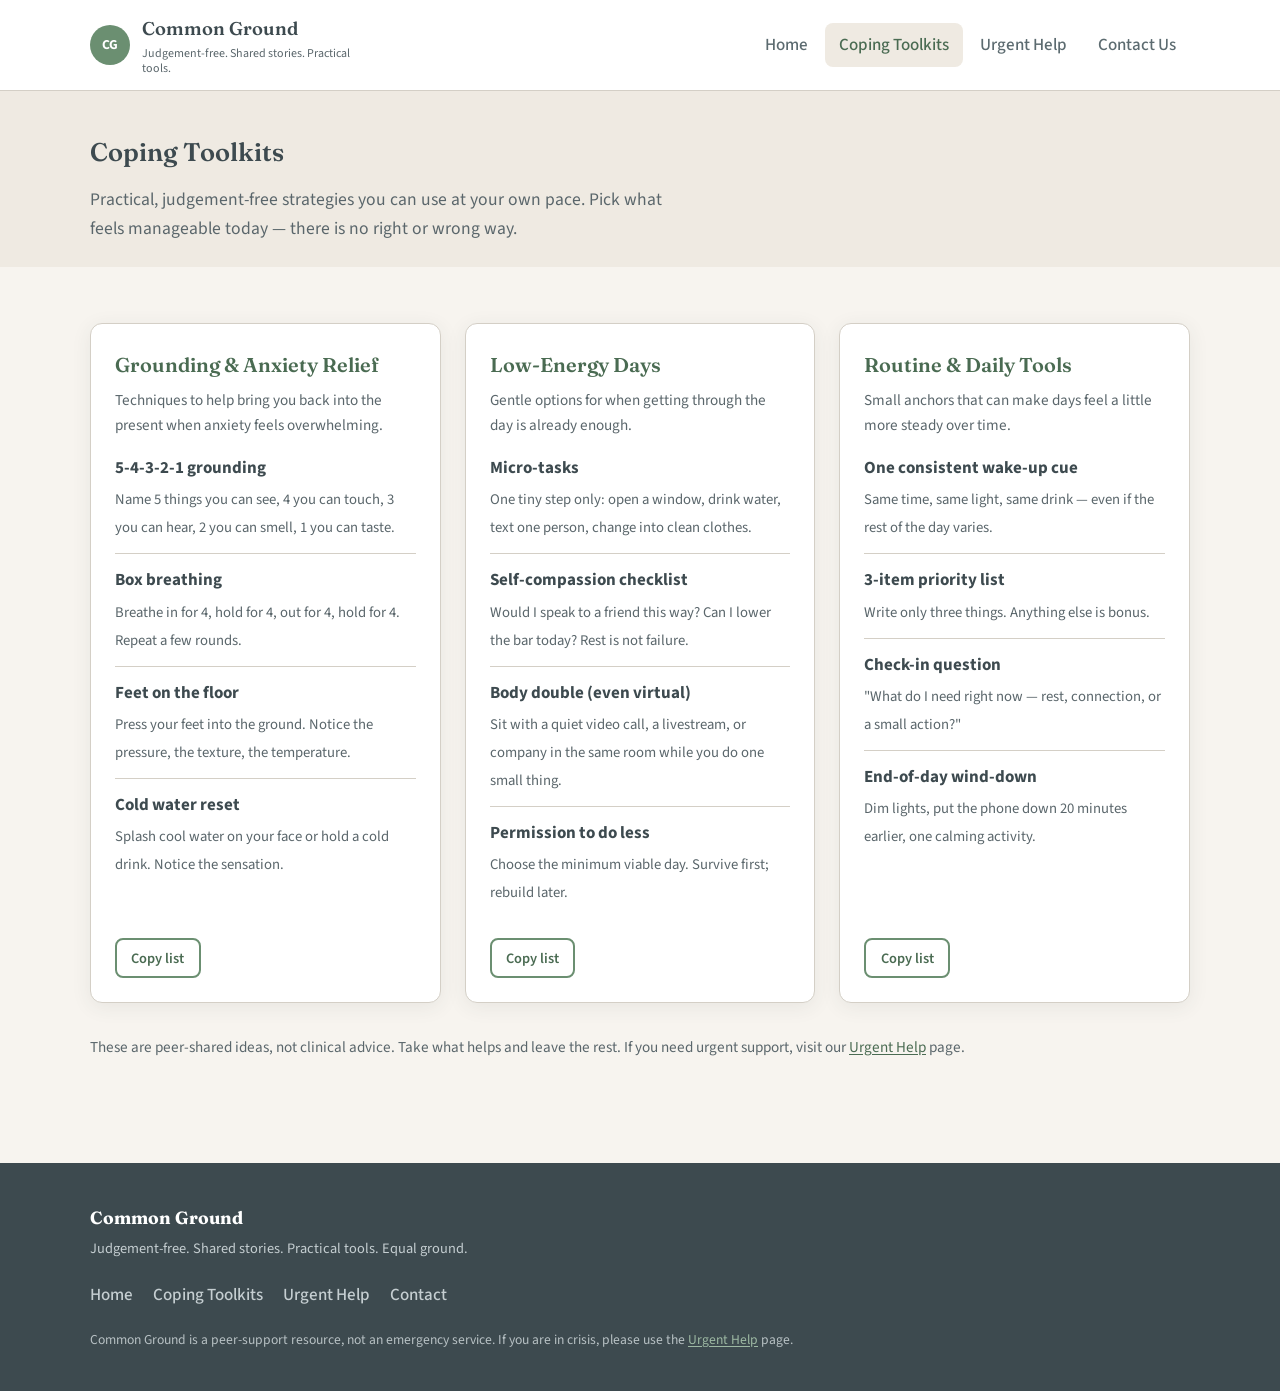
==== toolkits.html @ 45672673 "Initial Common Ground website: warm, accessible multi-page mental health platform" ====
<!DOCTYPE html>
<html lang="en-GB">
<head>
  <meta charset="UTF-8">
  <meta name="viewport" content="width=device-width, initial-scale=1.0">
  <meta name="description" content="Practical coping toolkits from Common Ground — grounding, anxiety relief, low-energy support, and daily tools.">
  <title>Coping Toolkits | Common Ground</title>
  <link rel="stylesheet" href="styles.css">
  <link rel="preconnect" href="https://fonts.googleapis.com">
  <link rel="preconnect" href="https://fonts.gstatic.com" crossorigin>
  <link href="https://fonts.googleapis.com/css2?family=Source+Sans+3:wght@400;500;600;700&family=Fraunces:opsz,wght@9..144,500;9..144,600&display=swap" rel="stylesheet">
</head>
<body>
  <a href="#main" class="skip-link">Skip to main content</a>

  <header class="site-header">
    <div class="container header-inner">
      <a href="index.html" class="logo" aria-label="Common Ground home">
        <span class="logo-mark" aria-hidden="true">CG</span>
        <span class="logo-text">
          <strong>Common Ground</strong>
          <span class="tagline">Judgement-free. Shared stories. Practical tools.</span>
        </span>
      </a>
      <button class="nav-toggle" aria-expanded="false" aria-controls="primary-nav" aria-label="Open menu">
        <span class="nav-toggle-bar"></span>
        <span class="nav-toggle-bar"></span>
        <span class="nav-toggle-bar"></span>
      </button>
      <nav id="primary-nav" class="primary-nav" aria-label="Main">
        <ul>
          <li><a href="index.html">Home</a></li>
          <li><a href="toolkits.html" aria-current="page">Coping Toolkits</a></li>
          <li><a href="urgent-help.html">Urgent Help</a></li>
          <li><a href="contact.html">Contact Us</a></li>
        </ul>
      </nav>
    </div>
  </header>

  <main id="main">
    <section class="page-hero">
      <div class="container">
        <h1>Coping Toolkits</h1>
        <p class="page-lead">Practical, judgement-free strategies you can use at your own pace. Pick what feels manageable today — there is no right or wrong way.</p>
      </div>
    </section>

    <section class="toolkits section">
      <div class="container">
        <div class="toolkit-grid">

          <article class="toolkit-card" id="grounding">
            <div class="toolkit-header">
              <h2>Grounding &amp; Anxiety Relief</h2>
              <p>Techniques to help bring you back into the present when anxiety feels overwhelming.</p>
            </div>
            <ul class="toolkit-list">
              <li>
                <strong>5-4-3-2-1 grounding</strong>
                <span>Name 5 things you can see, 4 you can touch, 3 you can hear, 2 you can smell, 1 you can taste.</span>
              </li>
              <li>
                <strong>Box breathing</strong>
                <span>Breathe in for 4, hold for 4, out for 4, hold for 4. Repeat a few rounds.</span>
              </li>
              <li>
                <strong>Feet on the floor</strong>
                <span>Press your feet into the ground. Notice the pressure, the texture, the temperature.</span>
              </li>
              <li>
                <strong>Cold water reset</strong>
                <span>Splash cool water on your face or hold a cold drink. Notice the sensation.</span>
              </li>
            </ul>
            <div class="toolkit-actions">
              <button type="button" class="btn btn-secondary btn-sm copy-list" data-list="grounding">Copy list</button>
            </div>
          </article>

          <article class="toolkit-card" id="low-energy">
            <div class="toolkit-header">
              <h2>Low-Energy Days</h2>
              <p>Gentle options for when getting through the day is already enough.</p>
            </div>
            <ul class="toolkit-list">
              <li>
                <strong>Micro-tasks</strong>
                <span>One tiny step only: open a window, drink water, text one person, change into clean clothes.</span>
              </li>
              <li>
                <strong>Self-compassion checklist</strong>
                <span>Would I speak to a friend this way? Can I lower the bar today? Rest is not failure.</span>
              </li>
              <li>
                <strong>Body double (even virtual)</strong>
                <span>Sit with a quiet video call, a livestream, or company in the same room while you do one small thing.</span>
              </li>
              <li>
                <strong>Permission to do less</strong>
                <span>Choose the minimum viable day. Survive first; rebuild later.</span>
              </li>
            </ul>
            <div class="toolkit-actions">
              <button type="button" class="btn btn-secondary btn-sm copy-list" data-list="low-energy">Copy list</button>
            </div>
          </article>

          <article class="toolkit-card" id="routine">
            <div class="toolkit-header">
              <h2>Routine &amp; Daily Tools</h2>
              <p>Small anchors that can make days feel a little more steady over time.</p>
            </div>
            <ul class="toolkit-list">
              <li>
                <strong>One consistent wake-up cue</strong>
                <span>Same time, same light, same drink — even if the rest of the day varies.</span>
              </li>
              <li>
                <strong>3-item priority list</strong>
                <span>Write only three things. Anything else is bonus.</span>
              </li>
              <li>
                <strong>Check-in question</strong>
                <span>"What do I need right now — rest, connection, or a small action?"</span>
              </li>
              <li>
                <strong>End-of-day wind-down</strong>
                <span>Dim lights, put the phone down 20 minutes earlier, one calming activity.</span>
              </li>
            </ul>
            <div class="toolkit-actions">
              <button type="button" class="btn btn-secondary btn-sm copy-list" data-list="routine">Copy list</button>
            </div>
          </article>

        </div>

        <p class="toolkit-note">These are peer-shared ideas, not clinical advice. Take what helps and leave the rest. If you need urgent support, visit our <a href="urgent-help.html">Urgent Help</a> page.</p>
      </div>
    </section>
  </main>

  <footer class="site-footer">
    <div class="container footer-inner">
      <div class="footer-brand">
        <strong>Common Ground</strong>
        <p>Judgement-free. Shared stories. Practical tools. Equal ground.</p>
      </div>
      <nav class="footer-nav" aria-label="Footer">
        <a href="index.html">Home</a>
        <a href="toolkits.html">Coping Toolkits</a>
        <a href="urgent-help.html">Urgent Help</a>
        <a href="contact.html">Contact</a>
      </nav>
      <p class="footer-note">Common Ground is a peer-support resource, not an emergency service. If you are in crisis, please use the <a href="urgent-help.html">Urgent Help</a> page.</p>
    </div>
  </footer>

  <script src="script.js"></script>
</body>
</html>
---- styles.css ----
/* Common Ground — warm, accessible, calming */
:root {
  --cream: #f7f4ef;
  --cream-dark: #efeae2;
  --sage: #6b8f71;
  --sage-dark: #4a6b52;
  --sage-light: #a8c5ad;
  --slate: #3d4a4f;
  --slate-soft: #5c6b70;
  --white: #ffffff;
  --text: #2c3539;
  --text-muted: #5a666b;
  --border: #d4cfc6;
  --focus: #2d6a4f;
  --radius: 12px;
  --radius-sm: 8px;
  --shadow: 0 4px 20px rgba(45, 58, 63, 0.08);
  --font-sans: "Source Sans 3", system-ui, -apple-system, sans-serif;
  --font-display: "Fraunces", Georgia, serif;
  --space: 1.25rem;
  --max: 1100px;
}

*, *::before, *::after { box-sizing: border-box; }

html {
  scroll-behavior: smooth;
}

body {
  margin: 0;
  font-family: var(--font-sans);
  font-size: 1.0625rem;
  line-height: 1.65;
  color: var(--text);
  background: var(--cream);
  -webkit-font-smoothing: antialiased;
}

img { max-width: 100%; height: auto; display: block; }

a {
  color: var(--sage-dark);
  text-underline-offset: 0.15em;
}
a:hover { color: var(--focus); }

:focus-visible {
  outline: 3px solid var(--focus);
  outline-offset: 3px;
}

.skip-link {
  position: absolute;
  top: -100%;
  left: var(--space);
  background: var(--slate);
  color: var(--white);
  padding: 0.75rem 1rem;
  z-index: 100;
  border-radius: var(--radius-sm);
  text-decoration: none;
}
.skip-link:focus { top: var(--space); }

.container {
  width: min(100% - 2rem, var(--max));
  margin-inline: auto;
}
.container.narrow { max-width: 560px; }

/* Header */
.site-header {
  background: var(--white);
  border-bottom: 1px solid var(--border);
  position: sticky;
  top: 0;
  z-index: 50;
}
.header-inner {
  display: flex;
  align-items: center;
  justify-content: space-between;
  gap: 1rem;
  padding: 0.85rem 0;
}
.logo {
  display: flex;
  align-items: center;
  gap: 0.75rem;
  text-decoration: none;
  color: inherit;
}
.logo-mark {
  width: 2.5rem;
  height: 2.5rem;
  border-radius: 50%;
  background: var(--sage);
  color: var(--white);
  display: grid;
  place-items: center;
  font-weight: 700;
  font-size: 0.85rem;
  letter-spacing: 0.02em;
  flex-shrink: 0;
}
.logo-text {
  display: flex;
  flex-direction: column;
  gap: 0.1rem;
}
.logo-text strong {
  font-family: var(--font-display);
  font-size: 1.15rem;
  font-weight: 600;
  color: var(--slate);
}
.tagline {
  font-size: 0.75rem;
  color: var(--text-muted);
  line-height: 1.3;
  max-width: 14rem;
}

.nav-toggle {
  display: none;
  background: none;
  border: none;
  padding: 0.5rem;
  cursor: pointer;
  flex-direction: column;
  gap: 5px;
}
.nav-toggle-bar {
  display: block;
  width: 22px;
  height: 2px;
  background: var(--slate);
  border-radius: 1px;
}

.primary-nav ul {
  list-style: none;
  margin: 0;
  padding: 0;
  display: flex;
  gap: 0.25rem;
}
.primary-nav a {
  display: block;
  padding: 0.5rem 0.85rem;
  text-decoration: none;
  color: var(--slate-soft);
  font-weight: 500;
  border-radius: var(--radius-sm);
}
.primary-nav a:hover,
.primary-nav a[aria-current="page"] {
  color: var(--sage-dark);
  background: var(--cream-dark);
}

/* Hero */
.hero {
  padding: 3.5rem 0 4rem;
  background: linear-gradient(165deg, var(--cream) 0%, var(--cream-dark) 100%);
}
.hero-inner { max-width: 40rem; }
.hero-eyebrow {
  font-size: 0.9rem;
  font-weight: 600;
  color: var(--sage-dark);
  text-transform: uppercase;
  letter-spacing: 0.06em;
  margin: 0 0 0.75rem;
}
.hero h1 {
  font-family: var(--font-display);
  font-size: clamp(2rem, 5vw, 2.85rem);
  font-weight: 600;
  line-height: 1.2;
  color: var(--slate);
  margin: 0 0 1rem;
}
.hero-lead {
  font-size: 1.15rem;
  color: var(--text-muted);
  margin: 0 0 1.75rem;
  max-width: 36rem;
}
.hero-actions {
  display: flex;
  flex-wrap: wrap;
  gap: 0.75rem;
}

/* Buttons */
.btn {
  display: inline-flex;
  align-items: center;
  justify-content: center;
  padding: 0.7rem 1.35rem;
  font-family: inherit;
  font-size: 1rem;
  font-weight: 600;
  border-radius: var(--radius-sm);
  border: 2px solid transparent;
  cursor: pointer;
  text-decoration: none;
  transition: background 0.15s, color 0.15s, border-color 0.15s;
}
.btn:disabled,
.btn[aria-disabled="true"] {
  opacity: 0.6;
  cursor: not-allowed;
}
.btn-primary {
  background: var(--sage);
  color: var(--white);
}
.btn-primary:hover:not(:disabled) {
  background: var(--sage-dark);
  color: var(--white);
}
.btn-secondary {
  background: transparent;
  color: var(--sage-dark);
  border-color: var(--sage);
}
.btn-secondary:hover:not(:disabled) {
  background: var(--sage-light);
  color: var(--slate);
}
.btn-sm { padding: 0.45rem 0.9rem; font-size: 0.9rem; }

/* Sections */
.section { padding: 3.5rem 0; }
.section h2,
.page-hero h1 {
  font-family: var(--font-display);
  font-weight: 600;
  color: var(--slate);
  margin: 0 0 0.75rem;
}
.section h2 { font-size: 1.75rem; }
.section-intro {
  color: var(--text-muted);
  margin: 0 0 1.5rem;
  max-width: 36rem;
}

.page-hero {
  padding: 2.5rem 0 1.5rem;
  background: var(--cream-dark);
}
.page-lead {
  font-size: 1.1rem;
  color: var(--text-muted);
  margin: 0;
  max-width: 36rem;
}

/* About */
.about-grid {
  display: grid;
  gap: 1.25rem;
  margin-top: 1.5rem;
}
@media (min-width: 700px) {
  .about-grid { grid-template-columns: repeat(3, 1fr); }
}
.about-card {
  background: var(--white);
  padding: 1.5rem;
  border-radius: var(--radius);
  box-shadow: var(--shadow);
  border: 1px solid var(--border);
}
.about-card h3 {
  font-family: var(--font-display);
  font-size: 1.2rem;
  margin: 0 0 0.5rem;
  color: var(--sage-dark);
}
.about-card p { margin: 0; color: var(--text-muted); font-size: 0.98rem; }

/* Podcast */
.podcast-player {
  display: flex;
  gap: 1.25rem;
  align-items: flex-start;
  background: var(--white);
  padding: 1.5rem;
  border-radius: var(--radius);
  border: 1px solid var(--border);
  box-shadow: var(--shadow);
  flex-wrap: wrap;
}
.podcast-artwork {
  width: 5rem;
  height: 5rem;
  border-radius: var(--radius-sm);
  background: var(--sage);
  color: var(--white);
  display: grid;
  place-items: center;
  font-weight: 700;
  font-size: 1.25rem;
  flex-shrink: 0;
}
.podcast-title { font-weight: 600; margin: 0 0 0.25rem; }
.podcast-desc { margin: 0 0 1rem; color: var(--text-muted); font-size: 0.95rem; }

/* CTA band */
.cta-band {
  background: var(--sage);
  color: var(--white);
  padding: 2.75rem 0;
  text-align: center;
}
.cta-band h2 {
  font-family: var(--font-display);
  margin: 0 0 0.5rem;
  color: var(--white);
  font-size: 1.6rem;
}
.cta-band p { margin: 0 0 1.25rem; opacity: 0.95; }
.cta-band .btn-primary {
  background: var(--white);
  color: var(--sage-dark);
}
.cta-band .btn-primary:hover {
  background: var(--cream);
  color: var(--slate);
}

/* Toolkits */
.toolkit-grid {
  display: grid;
  gap: 1.5rem;
}
@media (min-width: 800px) {
  .toolkit-grid { grid-template-columns: repeat(3, 1fr); }
}
.toolkit-card {
  background: var(--white);
  border-radius: var(--radius);
  border: 1px solid var(--border);
  box-shadow: var(--shadow);
  padding: 1.5rem;
  display: flex;
  flex-direction: column;
}
.toolkit-header h2 {
  font-size: 1.25rem;
  margin: 0 0 0.4rem;
  color: var(--sage-dark);
}
.toolkit-header p {
  margin: 0 0 1rem;
  font-size: 0.95rem;
  color: var(--text-muted);
}
.toolkit-list {
  list-style: none;
  margin: 0 0 1.25rem;
  padding: 0;
  flex: 1;
}
.toolkit-list li {
  padding: 0.75rem 0;
  border-top: 1px solid var(--border);
}
.toolkit-list li:first-child { border-top: none; padding-top: 0; }
.toolkit-list strong {
  display: block;
  margin-bottom: 0.2rem;
  color: var(--slate);
}
.toolkit-list span {
  font-size: 0.92rem;
  color: var(--text-muted);
}
.toolkit-actions { margin-top: auto; }
.toolkit-note {
  margin-top: 2rem;
  font-size: 0.95rem;
  color: var(--text-muted);
}

/* Urgent help */
.safety-notice {
  background: #fef6e8;
  border: 2px solid #e8c96a;
  border-radius: var(--radius);
  padding: 1.25rem 1.5rem;
  margin-bottom: 2rem;
}
.safety-notice h2 {
  font-size: 1.15rem;
  margin: 0 0 0.5rem;
  color: var(--slate);
}
.safety-notice p { margin: 0; }

.help-grid {
  display: grid;
  gap: 1rem;
}
@media (min-width: 600px) {
  .help-grid { grid-template-columns: repeat(2, 1fr); }
}
.help-card {
  display: flex;
  flex-direction: column;
  gap: 0.35rem;
  padding: 1.35rem;
  background: var(--white);
  border: 1px solid var(--border);
  border-radius: var(--radius);
  text-decoration: none;
  color: inherit;
  box-shadow: var(--shadow);
  transition: border-color 0.15s, box-shadow 0.15s;
}
a.help-card:hover {
  border-color: var(--sage);
  box-shadow: 0 6px 24px rgba(45, 58, 63, 0.12);
}
.help-card-emergency {
  background: #fdf2f2;
  border-color: #e8a0a0;
}
.help-label {
  font-size: 0.8rem;
  font-weight: 600;
  text-transform: uppercase;
  letter-spacing: 0.05em;
  color: var(--sage-dark);
}
.help-card-emergency .help-label { color: #9b2c2c; }
.help-number {
  font-family: var(--font-display);
  font-size: 1.75rem;
  font-weight: 600;
  color: var(--slate);
}
.help-desc {
  font-size: 0.92rem;
  color: var(--text-muted);
  line-height: 1.5;
}
.extra-support {
  margin-top: 2.5rem;
}
.extra-support ul {
  padding-left: 1.25rem;
  color: var(--text-muted);
}
.extra-support li { margin-bottom: 0.4rem; }

/* Contact form */
.contact-form {
  background: var(--white);
  padding: 1.75rem;
  border-radius: var(--radius);
  border: 1px solid var(--border);
  box-shadow: var(--shadow);
}
.form-group {
  margin-bottom: 1.15rem;
}
.form-group label {
  display: block;
  font-weight: 600;
  margin-bottom: 0.35rem;
  color: var(--slate);
}
.form-group input[type="text"],
.form-group input[type="email"],
.form-group textarea {
  width: 100%;
  padding: 0.65rem 0.85rem;
  font-family: inherit;
  font-size: 1rem;
  border: 1px solid var(--border);
  border-radius: var(--radius-sm);
  background: var(--cream);
  color: var(--text);
}
.form-group input:focus,
.form-group textarea:focus {
  outline: none;
  border-color: var(--sage);
  box-shadow: 0 0 0 3px rgba(107, 143, 113, 0.25);
}
.form-checkbox {
  display: flex;
  align-items: flex-start;
  gap: 0.6rem;
}
.form-checkbox input {
  margin-top: 0.3rem;
  width: 1.1rem;
  height: 1.1rem;
  accent-color: var(--sage);
  flex-shrink: 0;
}
.form-checkbox label {
  font-weight: 500;
  margin: 0;
}
.form-disclaimer {
  font-size: 0.9rem;
  color: var(--text-muted);
  margin: 0 0 1.25rem;
}
.form-status {
  margin-top: 1rem;
  padding: 0.75rem 1rem;
  border-radius: var(--radius-sm);
  background: var(--cream-dark);
  color: var(--sage-dark);
  font-weight: 500;
}

/* Footer */
.site-footer {
  background: var(--slate);
  color: #c5ced1;
  padding: 2.5rem 0;
  margin-top: 2rem;
}
.footer-inner {
  display: flex;
  flex-direction: column;
  gap: 1.25rem;
}
.footer-brand strong {
  font-family: var(--font-display);
  color: var(--white);
  font-size: 1.1rem;
}
.footer-brand p {
  margin: 0.25rem 0 0;
  font-size: 0.9rem;
}
.footer-nav {
  display: flex;
  flex-wrap: wrap;
  gap: 0.75rem 1.25rem;
}
.footer-nav a {
  color: #c5ced1;
  text-decoration: none;
  font-weight: 500;
}
.footer-nav a:hover { color: var(--white); }
.footer-note {
  font-size: 0.85rem;
  margin: 0;
  opacity: 0.9;
}
.footer-note a { color: var(--sage-light); }

/* Mobile nav */
@media (max-width: 768px) {
  .tagline { display: none; }
  .nav-toggle { display: flex; }
  .primary-nav {
    display: none;
    position: absolute;
    top: 100%;
    left: 0;
    right: 0;
    background: var(--white);
    border-bottom: 1px solid var(--border);
    padding: 0.75rem 1rem 1rem;
  }
  .primary-nav.is-open { display: block; }
  .primary-nav ul {
    flex-direction: column;
    gap: 0.15rem;
  }
  .primary-nav a { padding: 0.7rem 0.85rem; }
  .header-inner { position: relative; }
}

@media (prefers-reduced-motion: reduce) {
  html { scroll-behavior: auto; }
  * { transition: none !important; }
}
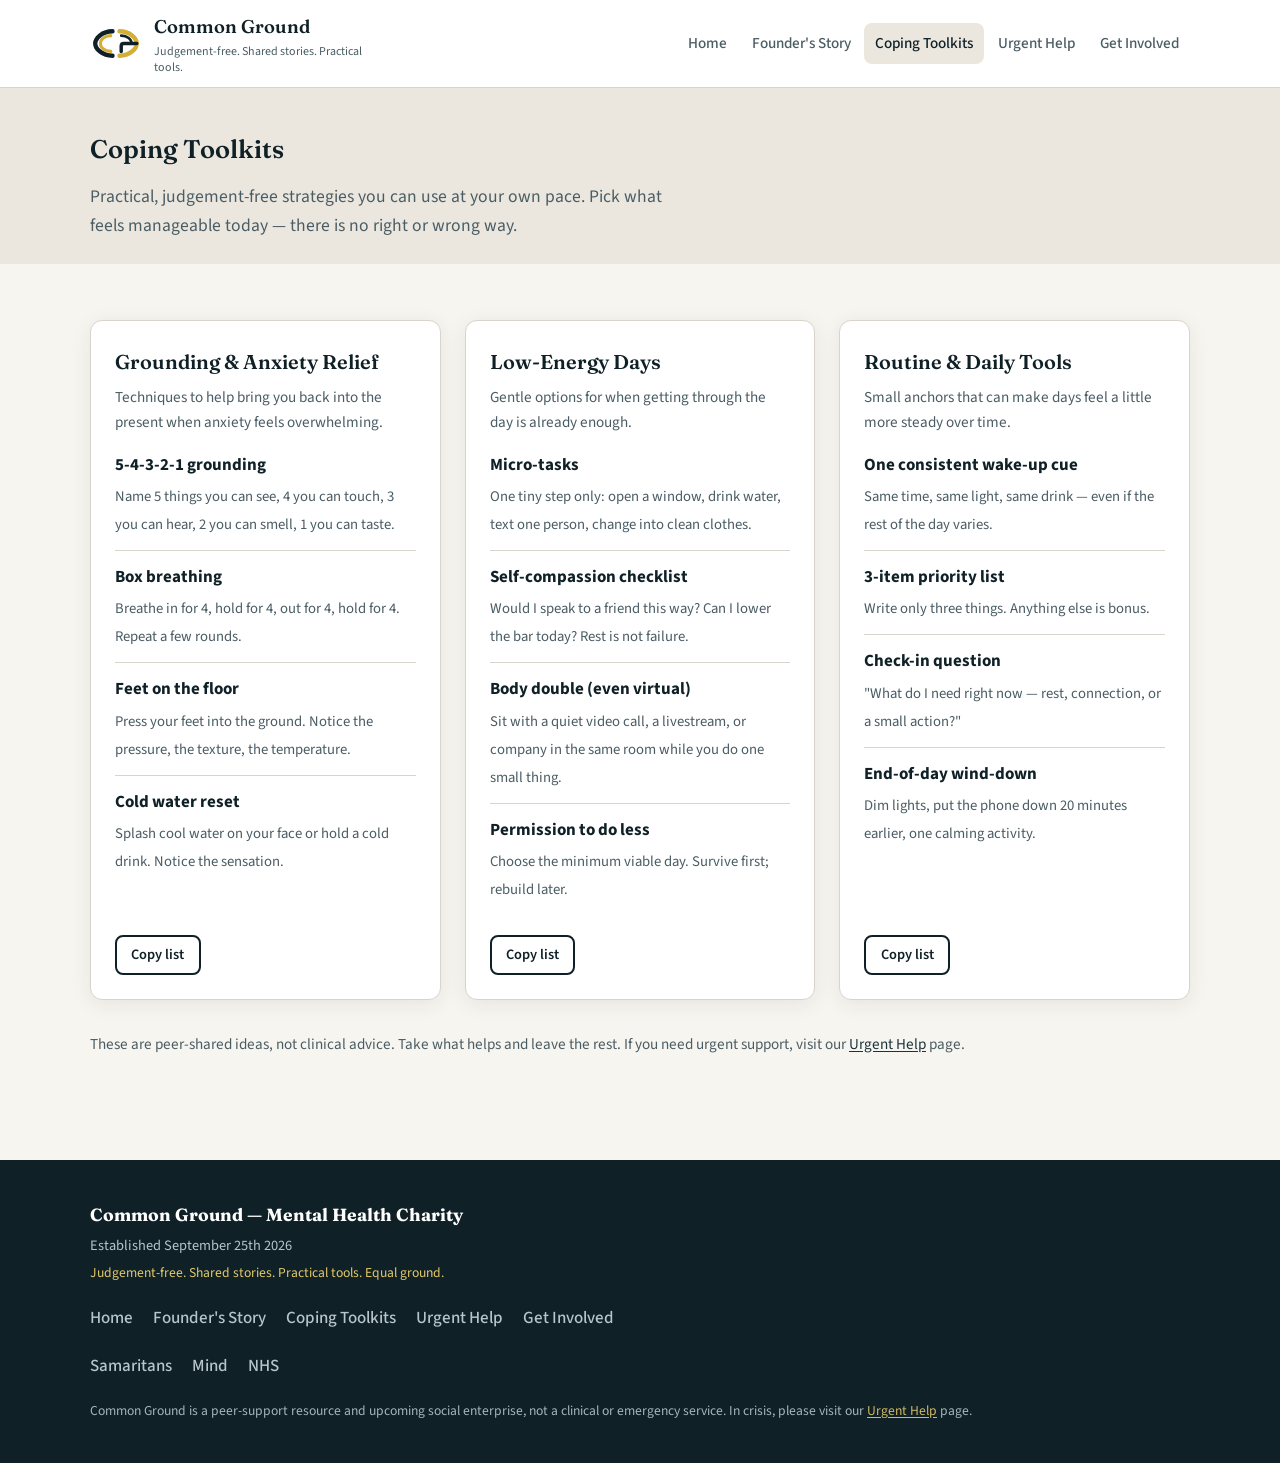
==== commit 7e4cd621: "Update Toolkits and Urgent Help pages with new brand and navigation" ====
--- a/toolkits.html
+++ b/toolkits.html
@@ -16,7 +16,7 @@
   <header class="site-header">
     <div class="container header-inner">
       <a href="index.html" class="logo" aria-label="Common Ground home">
-        <span class="logo-mark" aria-hidden="true">CG</span>
+        <img src="data:image/svg+xml,%3Csvg xmlns='http://www.w3.org/2000/svg' viewBox='0 0 120 80'%3E%3Cpath d='M52 12C28 12 12 28 12 40s16 28 40 28' fill='none' stroke='%230F2027' stroke-width='10' stroke-linecap='round'/%3E%3Cpath d='M48 22C34 22 24 30 24 40s10 18 24 18' fill='none' stroke='%23D4AF37' stroke-width='7' stroke-linecap='round'/%3E%3Cpath d='M68 12c24 0 40 16 40 28s-16 28-40 28' fill='none' stroke='%23D4AF37' stroke-width='10' stroke-linecap='round'/%3E%3Cpath d='M108 40H78q-6 0-6 6v12' fill='none' stroke='%230F2027' stroke-width='8' stroke-linecap='round' stroke-linejoin='round'/%3E%3Cpath d='M72 22c14 0 24 8 24 18' fill='none' stroke='%230F2027' stroke-width='6' stroke-linecap='round'/%3E%3C/svg%3E" alt="" class="logo-img" width="56" height="37">
         <span class="logo-text">
           <strong>Common Ground</strong>
           <span class="tagline">Judgement-free. Shared stories. Practical tools.</span>
@@ -30,9 +30,10 @@
       <nav id="primary-nav" class="primary-nav" aria-label="Main">
         <ul>
           <li><a href="index.html">Home</a></li>
+          <li><a href="founders-story.html">Founder's Story</a></li>
           <li><a href="toolkits.html" aria-current="page">Coping Toolkits</a></li>
           <li><a href="urgent-help.html">Urgent Help</a></li>
-          <li><a href="contact.html">Contact Us</a></li>
+          <li><a href="get-involved.html">Get Involved</a></li>
         </ul>
       </nav>
     </div>
@@ -49,93 +50,46 @@
     <section class="toolkits section">
       <div class="container">
         <div class="toolkit-grid">
-
           <article class="toolkit-card" id="grounding">
             <div class="toolkit-header">
               <h2>Grounding &amp; Anxiety Relief</h2>
               <p>Techniques to help bring you back into the present when anxiety feels overwhelming.</p>
             </div>
             <ul class="toolkit-list">
-              <li>
-                <strong>5-4-3-2-1 grounding</strong>
-                <span>Name 5 things you can see, 4 you can touch, 3 you can hear, 2 you can smell, 1 you can taste.</span>
-              </li>
-              <li>
-                <strong>Box breathing</strong>
-                <span>Breathe in for 4, hold for 4, out for 4, hold for 4. Repeat a few rounds.</span>
-              </li>
-              <li>
-                <strong>Feet on the floor</strong>
-                <span>Press your feet into the ground. Notice the pressure, the texture, the temperature.</span>
-              </li>
-              <li>
-                <strong>Cold water reset</strong>
-                <span>Splash cool water on your face or hold a cold drink. Notice the sensation.</span>
-              </li>
+              <li><strong>5-4-3-2-1 grounding</strong><span>Name 5 things you can see, 4 you can touch, 3 you can hear, 2 you can smell, 1 you can taste.</span></li>
+              <li><strong>Box breathing</strong><span>Breathe in for 4, hold for 4, out for 4, hold for 4. Repeat a few rounds.</span></li>
+              <li><strong>Feet on the floor</strong><span>Press your feet into the ground. Notice the pressure, the texture, the temperature.</span></li>
+              <li><strong>Cold water reset</strong><span>Splash cool water on your face or hold a cold drink. Notice the sensation.</span></li>
             </ul>
-            <div class="toolkit-actions">
-              <button type="button" class="btn btn-secondary btn-sm copy-list" data-list="grounding">Copy list</button>
-            </div>
+            <div class="toolkit-actions"><button type="button" class="btn btn-secondary btn-sm copy-list" data-list="grounding">Copy list</button></div>
           </article>
-
           <article class="toolkit-card" id="low-energy">
             <div class="toolkit-header">
               <h2>Low-Energy Days</h2>
               <p>Gentle options for when getting through the day is already enough.</p>
             </div>
             <ul class="toolkit-list">
-              <li>
-                <strong>Micro-tasks</strong>
-                <span>One tiny step only: open a window, drink water, text one person, change into clean clothes.</span>
-              </li>
-              <li>
-                <strong>Self-compassion checklist</strong>
-                <span>Would I speak to a friend this way? Can I lower the bar today? Rest is not failure.</span>
-              </li>
-              <li>
-                <strong>Body double (even virtual)</strong>
-                <span>Sit with a quiet video call, a livestream, or company in the same room while you do one small thing.</span>
-              </li>
-              <li>
-                <strong>Permission to do less</strong>
-                <span>Choose the minimum viable day. Survive first; rebuild later.</span>
-              </li>
+              <li><strong>Micro-tasks</strong><span>One tiny step only: open a window, drink water, text one person, change into clean clothes.</span></li>
+              <li><strong>Self-compassion checklist</strong><span>Would I speak to a friend this way? Can I lower the bar today? Rest is not failure.</span></li>
+              <li><strong>Body double (even virtual)</strong><span>Sit with a quiet video call, a livestream, or company in the same room while you do one small thing.</span></li>
+              <li><strong>Permission to do less</strong><span>Choose the minimum viable day. Survive first; rebuild later.</span></li>
             </ul>
-            <div class="toolkit-actions">
-              <button type="button" class="btn btn-secondary btn-sm copy-list" data-list="low-energy">Copy list</button>
-            </div>
+            <div class="toolkit-actions"><button type="button" class="btn btn-secondary btn-sm copy-list" data-list="low-energy">Copy list</button></div>
           </article>
-
           <article class="toolkit-card" id="routine">
             <div class="toolkit-header">
               <h2>Routine &amp; Daily Tools</h2>
               <p>Small anchors that can make days feel a little more steady over time.</p>
             </div>
             <ul class="toolkit-list">
-              <li>
-                <strong>One consistent wake-up cue</strong>
-                <span>Same time, same light, same drink — even if the rest of the day varies.</span>
-              </li>
-              <li>
-                <strong>3-item priority list</strong>
-                <span>Write only three things. Anything else is bonus.</span>
-              </li>
-              <li>
-                <strong>Check-in question</strong>
-                <span>"What do I need right now — rest, connection, or a small action?"</span>
-              </li>
-              <li>
-                <strong>End-of-day wind-down</strong>
-                <span>Dim lights, put the phone down 20 minutes earlier, one calming activity.</span>
-              </li>
+              <li><strong>One consistent wake-up cue</strong><span>Same time, same light, same drink — even if the rest of the day varies.</span></li>
+              <li><strong>3-item priority list</strong><span>Write only three things. Anything else is bonus.</span></li>
+              <li><strong>Check-in question</strong><span>"What do I need right now — rest, connection, or a small action?"</span></li>
+              <li><strong>End-of-day wind-down</strong><span>Dim lights, put the phone down 20 minutes earlier, one calming activity.</span></li>
             </ul>
-            <div class="toolkit-actions">
-              <button type="button" class="btn btn-secondary btn-sm copy-list" data-list="routine">Copy list</button>
-            </div>
+            <div class="toolkit-actions"><button type="button" class="btn btn-secondary btn-sm copy-list" data-list="routine">Copy list</button></div>
           </article>
-
         </div>
-
         <p class="toolkit-note">These are peer-shared ideas, not clinical advice. Take what helps and leave the rest. If you need urgent support, visit our <a href="urgent-help.html">Urgent Help</a> page.</p>
       </div>
     </section>
@@ -144,16 +98,23 @@
   <footer class="site-footer">
     <div class="container footer-inner">
       <div class="footer-brand">
-        <strong>Common Ground</strong>
-        <p>Judgement-free. Shared stories. Practical tools. Equal ground.</p>
+        <strong>Common Ground — Mental Health Charity</strong>
+        <p>Established September 25th 2026</p>
+        <p class="footer-tagline">Judgement-free. Shared stories. Practical tools. Equal ground.</p>
       </div>
       <nav class="footer-nav" aria-label="Footer">
         <a href="index.html">Home</a>
+        <a href="founders-story.html">Founder's Story</a>
         <a href="toolkits.html">Coping Toolkits</a>
         <a href="urgent-help.html">Urgent Help</a>
-        <a href="contact.html">Contact</a>
+        <a href="get-involved.html">Get Involved</a>
       </nav>
-      <p class="footer-note">Common Ground is a peer-support resource, not an emergency service. If you are in crisis, please use the <a href="urgent-help.html">Urgent Help</a> page.</p>
+      <nav class="footer-support" aria-label="Crisis support">
+        <a href="https://www.samaritans.org" target="_blank" rel="noopener noreferrer">Samaritans</a>
+        <a href="https://www.mind.org.uk" target="_blank" rel="noopener noreferrer">Mind</a>
+        <a href="https://www.nhs.uk/mental-health" target="_blank" rel="noopener noreferrer">NHS</a>
+      </nav>
+      <p class="footer-note">Common Ground is a peer-support resource and upcoming social enterprise, not a clinical or emergency service. In crisis, please visit our <a href="urgent-help.html">Urgent Help</a> page.</p>
     </div>
   </footer>
 
--- a/styles.css
+++ b/styles.css
@@ -1,20 +1,21 @@
-/* Common Ground — warm, accessible, calming */
+/* Common Ground — navy, muted gold, soft accessible backgrounds */
 :root {
-  --cream: #f7f4ef;
-  --cream-dark: #efeae2;
-  --sage: #6b8f71;
-  --sage-dark: #4a6b52;
-  --sage-light: #a8c5ad;
-  --slate: #3d4a4f;
-  --slate-soft: #5c6b70;
+  --navy: #0F2027;
+  --navy-soft: #1a333d;
+  --gold: #D4AF37;
+  --gold-soft: #e4c96a;
+  --gold-dark: #b8942a;
+  --cream: #F7F5F0;
+  --cream-dark: #ebe7df;
+  --bg: #F8F9FA;
   --white: #ffffff;
-  --text: #2c3539;
-  --text-muted: #5a666b;
-  --border: #d4cfc6;
-  --focus: #2d6a4f;
+  --text: #1a2a30;
+  --text-muted: #4a5c64;
+  --border: #d8d4cc;
+  --focus: #0F2027;
   --radius: 12px;
   --radius-sm: 8px;
-  --shadow: 0 4px 20px rgba(45, 58, 63, 0.08);
+  --shadow: 0 4px 20px rgba(15, 32, 39, 0.08);
   --font-sans: "Source Sans 3", system-ui, -apple-system, sans-serif;
   --font-display: "Fraunces", Georgia, serif;
   --space: 1.25rem;
@@ -22,11 +23,7 @@
 }
 
 *, *::before, *::after { box-sizing: border-box; }
-
-html {
-  scroll-behavior: smooth;
-}
-
+html { scroll-behavior: smooth; }
 body {
   margin: 0;
   font-family: var(--font-sans);
@@ -36,556 +33,337 @@
   background: var(--cream);
   -webkit-font-smoothing: antialiased;
 }
-
 img { max-width: 100%; height: auto; display: block; }
-
-a {
-  color: var(--sage-dark);
-  text-underline-offset: 0.15em;
-}
-a:hover { color: var(--focus); }
-
-:focus-visible {
-  outline: 3px solid var(--focus);
-  outline-offset: 3px;
-}
-
+a { color: var(--navy-soft); text-underline-offset: 0.15em; }
+a:hover { color: var(--gold-dark); }
+:focus-visible { outline: 3px solid var(--gold); outline-offset: 3px; }
 .skip-link {
-  position: absolute;
-  top: -100%;
-  left: var(--space);
-  background: var(--slate);
-  color: var(--white);
-  padding: 0.75rem 1rem;
-  z-index: 100;
-  border-radius: var(--radius-sm);
-  text-decoration: none;
+  position: absolute; top: -100%; left: var(--space);
+  background: var(--navy); color: var(--white);
+  padding: 0.75rem 1rem; z-index: 100;
+  border-radius: var(--radius-sm); text-decoration: none;
 }
 .skip-link:focus { top: var(--space); }
-
-.container {
-  width: min(100% - 2rem, var(--max));
-  margin-inline: auto;
-}
+.container { width: min(100% - 2rem, var(--max)); margin-inline: auto; }
 .container.narrow { max-width: 560px; }
-
-/* Header */
+.narrow-story { max-width: 720px; }
+
 .site-header {
-  background: var(--white);
-  border-bottom: 1px solid var(--border);
-  position: sticky;
-  top: 0;
-  z-index: 50;
+  background: var(--white); border-bottom: 1px solid var(--border);
+  position: sticky; top: 0; z-index: 50;
 }
 .header-inner {
-  display: flex;
-  align-items: center;
-  justify-content: space-between;
-  gap: 1rem;
-  padding: 0.85rem 0;
+  display: flex; align-items: center; justify-content: space-between;
+  gap: 1rem; padding: 0.75rem 0;
 }
 .logo {
-  display: flex;
-  align-items: center;
-  gap: 0.75rem;
-  text-decoration: none;
-  color: inherit;
-}
-.logo-mark {
-  width: 2.5rem;
-  height: 2.5rem;
-  border-radius: 50%;
-  background: var(--sage);
-  color: var(--white);
-  display: grid;
-  place-items: center;
-  font-weight: 700;
-  font-size: 0.85rem;
-  letter-spacing: 0.02em;
-  flex-shrink: 0;
-}
-.logo-text {
-  display: flex;
-  flex-direction: column;
-  gap: 0.1rem;
-}
+  display: flex; align-items: center; gap: 0.75rem;
+  text-decoration: none; color: inherit;
+}
+.logo-img { width: 3.25rem; height: auto; flex-shrink: 0; border-radius: 4px; }
+.logo-text { display: flex; flex-direction: column; gap: 0.1rem; }
 .logo-text strong {
-  font-family: var(--font-display);
-  font-size: 1.15rem;
-  font-weight: 600;
-  color: var(--slate);
+  font-family: var(--font-display); font-size: 1.15rem;
+  font-weight: 600; color: var(--navy);
 }
 .tagline {
-  font-size: 0.75rem;
-  color: var(--text-muted);
-  line-height: 1.3;
-  max-width: 14rem;
-}
-
+  font-size: 0.75rem; color: var(--text-muted);
+  line-height: 1.3; max-width: 14rem;
+}
 .nav-toggle {
-  display: none;
-  background: none;
-  border: none;
-  padding: 0.5rem;
-  cursor: pointer;
-  flex-direction: column;
-  gap: 5px;
+  display: none; background: none; border: none;
+  padding: 0.5rem; cursor: pointer; flex-direction: column; gap: 5px;
 }
 .nav-toggle-bar {
-  display: block;
-  width: 22px;
-  height: 2px;
-  background: var(--slate);
-  border-radius: 1px;
-}
-
+  display: block; width: 22px; height: 2px;
+  background: var(--navy); border-radius: 1px;
+}
 .primary-nav ul {
-  list-style: none;
-  margin: 0;
-  padding: 0;
-  display: flex;
-  gap: 0.25rem;
+  list-style: none; margin: 0; padding: 0;
+  display: flex; gap: 0.15rem; flex-wrap: wrap;
 }
 .primary-nav a {
-  display: block;
-  padding: 0.5rem 0.85rem;
-  text-decoration: none;
-  color: var(--slate-soft);
-  font-weight: 500;
+  display: block; padding: 0.5rem 0.7rem; text-decoration: none;
+  color: var(--text-muted); font-weight: 500; font-size: 0.95rem;
   border-radius: var(--radius-sm);
 }
 .primary-nav a:hover,
 .primary-nav a[aria-current="page"] {
-  color: var(--sage-dark);
-  background: var(--cream-dark);
-}
-
-/* Hero */
+  color: var(--navy); background: var(--cream-dark);
+}
+
 .hero {
   padding: 3.5rem 0 4rem;
   background: linear-gradient(165deg, var(--cream) 0%, var(--cream-dark) 100%);
 }
 .hero-inner { max-width: 40rem; }
 .hero-eyebrow {
-  font-size: 0.9rem;
-  font-weight: 600;
-  color: var(--sage-dark);
-  text-transform: uppercase;
-  letter-spacing: 0.06em;
-  margin: 0 0 0.75rem;
+  font-size: 0.9rem; font-weight: 600; color: var(--gold-dark);
+  text-transform: uppercase; letter-spacing: 0.06em; margin: 0 0 0.75rem;
 }
 .hero h1 {
   font-family: var(--font-display);
-  font-size: clamp(2rem, 5vw, 2.85rem);
-  font-weight: 600;
-  line-height: 1.2;
-  color: var(--slate);
-  margin: 0 0 1rem;
+  font-size: clamp(2rem, 5vw, 2.85rem); font-weight: 600;
+  line-height: 1.2; color: var(--navy); margin: 0 0 1rem;
 }
 .hero-lead {
-  font-size: 1.15rem;
-  color: var(--text-muted);
-  margin: 0 0 1.75rem;
-  max-width: 36rem;
-}
-.hero-actions {
-  display: flex;
-  flex-wrap: wrap;
-  gap: 0.75rem;
-}
-
-/* Buttons */
+  font-size: 1.15rem; color: var(--text-muted);
+  margin: 0 0 1.75rem; max-width: 36rem;
+}
+.hero-actions { display: flex; flex-wrap: wrap; gap: 0.75rem; }
+
 .btn {
-  display: inline-flex;
-  align-items: center;
-  justify-content: center;
-  padding: 0.7rem 1.35rem;
-  font-family: inherit;
-  font-size: 1rem;
-  font-weight: 600;
-  border-radius: var(--radius-sm);
-  border: 2px solid transparent;
-  cursor: pointer;
-  text-decoration: none;
+  display: inline-flex; align-items: center; justify-content: center;
+  padding: 0.7rem 1.35rem; font-family: inherit; font-size: 1rem;
+  font-weight: 600; border-radius: var(--radius-sm);
+  border: 2px solid transparent; cursor: pointer; text-decoration: none;
   transition: background 0.15s, color 0.15s, border-color 0.15s;
 }
-.btn:disabled,
-.btn[aria-disabled="true"] {
-  opacity: 0.6;
-  cursor: not-allowed;
-}
-.btn-primary {
-  background: var(--sage);
-  color: var(--white);
-}
-.btn-primary:hover:not(:disabled) {
-  background: var(--sage-dark);
-  color: var(--white);
-}
+.btn:disabled, .btn[aria-disabled="true"] { opacity: 0.6; cursor: not-allowed; }
+.btn-primary { background: var(--navy); color: var(--white); }
+.btn-primary:hover:not(:disabled) { background: var(--navy-soft); color: var(--white); }
 .btn-secondary {
-  background: transparent;
-  color: var(--sage-dark);
-  border-color: var(--sage);
+  background: transparent; color: var(--navy); border-color: var(--navy);
 }
 .btn-secondary:hover:not(:disabled) {
-  background: var(--sage-light);
-  color: var(--slate);
+  background: var(--cream-dark); color: var(--navy);
 }
 .btn-sm { padding: 0.45rem 0.9rem; font-size: 0.9rem; }
 
-/* Sections */
 .section { padding: 3.5rem 0; }
-.section h2,
-.page-hero h1 {
-  font-family: var(--font-display);
-  font-weight: 600;
-  color: var(--slate);
-  margin: 0 0 0.75rem;
+.section h2, .page-hero h1 {
+  font-family: var(--font-display); font-weight: 600;
+  color: var(--navy); margin: 0 0 0.75rem;
 }
 .section h2 { font-size: 1.75rem; }
-.section-intro {
-  color: var(--text-muted);
-  margin: 0 0 1.5rem;
-  max-width: 36rem;
-}
-
-.page-hero {
-  padding: 2.5rem 0 1.5rem;
-  background: var(--cream-dark);
-}
-.page-lead {
-  font-size: 1.1rem;
-  color: var(--text-muted);
-  margin: 0;
-  max-width: 36rem;
-}
-
-/* About */
-.about-grid {
-  display: grid;
-  gap: 1.25rem;
-  margin-top: 1.5rem;
-}
-@media (min-width: 700px) {
-  .about-grid { grid-template-columns: repeat(3, 1fr); }
-}
+.section-intro { color: var(--text-muted); margin: 0 0 1.5rem; max-width: 36rem; }
+.section-cta { margin-top: 1.5rem; font-weight: 600; }
+.section-cta a { color: var(--navy); text-decoration: none; }
+.section-cta a:hover { color: var(--gold-dark); text-decoration: underline; }
+.page-hero { padding: 2.5rem 0 1.5rem; background: var(--cream-dark); }
+.page-lead { font-size: 1.1rem; color: var(--text-muted); margin: 0; max-width: 36rem; }
+
+.about-grid { display: grid; gap: 1.25rem; margin-top: 1.5rem; }
+@media (min-width: 700px) { .about-grid { grid-template-columns: repeat(3, 1fr); } }
 .about-card {
-  background: var(--white);
-  padding: 1.5rem;
-  border-radius: var(--radius);
-  box-shadow: var(--shadow);
-  border: 1px solid var(--border);
+  background: var(--white); padding: 1.5rem; border-radius: var(--radius);
+  box-shadow: var(--shadow); border: 1px solid var(--border);
 }
 .about-card h3 {
-  font-family: var(--font-display);
-  font-size: 1.2rem;
-  margin: 0 0 0.5rem;
-  color: var(--sage-dark);
+  font-family: var(--font-display); font-size: 1.2rem;
+  margin: 0 0 0.5rem; color: var(--navy);
 }
 .about-card p { margin: 0; color: var(--text-muted); font-size: 0.98rem; }
 
-/* Podcast */
+.roadmap-timeline { display: grid; gap: 1.25rem; margin-top: 1.25rem; }
+@media (min-width: 800px) { .roadmap-timeline { grid-template-columns: repeat(3, 1fr); } }
+.roadmap-phase {
+  background: var(--white); border: 1px solid var(--border);
+  border-radius: var(--radius); padding: 1.5rem; box-shadow: var(--shadow);
+}
+.roadmap-phase.is-current {
+  border-color: var(--gold);
+  box-shadow: 0 4px 24px rgba(212, 175, 55, 0.2);
+}
+.phase-label {
+  display: inline-block; font-size: 0.75rem; font-weight: 700;
+  text-transform: uppercase; letter-spacing: 0.05em;
+  color: var(--gold-dark); margin-bottom: 0.5rem;
+}
+.roadmap-phase h3 {
+  font-family: var(--font-display); font-size: 1.2rem;
+  margin: 0 0 0.5rem; color: var(--navy);
+}
+.roadmap-phase p { font-size: 0.95rem; color: var(--text-muted); margin: 0 0 0.75rem; }
+.roadmap-phase ul { margin: 0; padding-left: 1.15rem; color: var(--text-muted); font-size: 0.95rem; }
+.roadmap-phase li { margin-bottom: 0.35rem; }
+
+.values-grid { display: grid; gap: 1.25rem; margin-top: 1.5rem; }
+@media (min-width: 700px) { .values-grid { grid-template-columns: repeat(2, 1fr); } }
+@media (min-width: 1000px) { .values-grid { grid-template-columns: repeat(4, 1fr); } }
+.value-card {
+  background: var(--white); padding: 1.5rem; border-radius: var(--radius);
+  border: 1px solid var(--border); box-shadow: var(--shadow);
+  border-top: 3px solid var(--gold);
+}
+.value-card h3 {
+  font-family: var(--font-display); font-size: 1.1rem;
+  margin: 0 0 0.5rem; color: var(--navy);
+}
+.value-card p { margin: 0; font-size: 0.95rem; color: var(--text-muted); }
+
+.story-brand { text-align: center; margin-bottom: 2rem; }
+.brand-logo-mark { margin-inline: auto; margin-bottom: 1rem; }
+.brand-lockup {
+  display: flex; flex-direction: column; align-items: center;
+  gap: 0.2rem; margin: 0 0 0.5rem;
+}
+.brand-name {
+  font-family: var(--font-display); font-size: 1.75rem;
+  font-weight: 600; color: var(--navy); letter-spacing: 0.04em;
+}
+.brand-sub {
+  font-size: 0.95rem; font-weight: 600; color: var(--text-muted);
+  text-transform: uppercase; letter-spacing: 0.08em;
+}
+.brand-date { font-size: 0.85rem; color: var(--text-muted); letter-spacing: 0.04em; }
+.story-body p { font-size: 1.1rem; margin: 0 0 1.15rem; color: var(--text); }
+
 .podcast-player {
-  display: flex;
-  gap: 1.25rem;
-  align-items: flex-start;
-  background: var(--white);
-  padding: 1.5rem;
-  border-radius: var(--radius);
-  border: 1px solid var(--border);
-  box-shadow: var(--shadow);
-  flex-wrap: wrap;
+  display: flex; gap: 1.25rem; align-items: flex-start;
+  background: var(--white); padding: 1.5rem; border-radius: var(--radius);
+  border: 1px solid var(--border); box-shadow: var(--shadow); flex-wrap: wrap;
 }
 .podcast-artwork {
-  width: 5rem;
-  height: 5rem;
-  border-radius: var(--radius-sm);
-  background: var(--sage);
-  color: var(--white);
-  display: grid;
-  place-items: center;
-  font-weight: 700;
-  font-size: 1.25rem;
-  flex-shrink: 0;
-}
-.podcast-title { font-weight: 600; margin: 0 0 0.25rem; }
+  width: 4.5rem; height: 4.5rem; border-radius: var(--radius-sm);
+  background: var(--cream-dark); display: grid; place-items: center;
+  flex-shrink: 0; overflow: hidden;
+}
+.podcast-artwork img { width: 100%; height: auto; }
+.podcast-title { font-weight: 600; margin: 0 0 0.25rem; color: var(--navy); }
 .podcast-desc { margin: 0 0 1rem; color: var(--text-muted); font-size: 0.95rem; }
 
-/* CTA band */
 .cta-band {
-  background: var(--sage);
-  color: var(--white);
-  padding: 2.75rem 0;
-  text-align: center;
+  background: var(--navy); color: var(--white);
+  padding: 2.75rem 0; text-align: center;
 }
 .cta-band h2 {
-  font-family: var(--font-display);
-  margin: 0 0 0.5rem;
-  color: var(--white);
-  font-size: 1.6rem;
+  font-family: var(--font-display); margin: 0 0 0.5rem;
+  color: var(--white); font-size: 1.6rem;
 }
 .cta-band p { margin: 0 0 1.25rem; opacity: 0.95; }
 .cta-band .btn-primary {
-  background: var(--white);
-  color: var(--sage-dark);
-}
-.cta-band .btn-primary:hover {
-  background: var(--cream);
-  color: var(--slate);
-}
-
-/* Toolkits */
-.toolkit-grid {
-  display: grid;
-  gap: 1.5rem;
-}
-@media (min-width: 800px) {
-  .toolkit-grid { grid-template-columns: repeat(3, 1fr); }
-}
+  background: var(--gold); color: var(--navy); border-color: var(--gold);
+}
+.cta-band .btn-primary:hover { background: var(--gold-soft); color: var(--navy); }
+
+.toolkit-grid { display: grid; gap: 1.5rem; }
+@media (min-width: 800px) { .toolkit-grid { grid-template-columns: repeat(3, 1fr); } }
 .toolkit-card {
-  background: var(--white);
-  border-radius: var(--radius);
-  border: 1px solid var(--border);
-  box-shadow: var(--shadow);
-  padding: 1.5rem;
-  display: flex;
-  flex-direction: column;
-}
-.toolkit-header h2 {
-  font-size: 1.25rem;
-  margin: 0 0 0.4rem;
-  color: var(--sage-dark);
-}
-.toolkit-header p {
-  margin: 0 0 1rem;
-  font-size: 0.95rem;
-  color: var(--text-muted);
-}
-.toolkit-list {
-  list-style: none;
-  margin: 0 0 1.25rem;
-  padding: 0;
-  flex: 1;
-}
-.toolkit-list li {
-  padding: 0.75rem 0;
-  border-top: 1px solid var(--border);
-}
+  background: var(--white); border-radius: var(--radius);
+  border: 1px solid var(--border); box-shadow: var(--shadow);
+  padding: 1.5rem; display: flex; flex-direction: column;
+}
+.toolkit-header h2 { font-size: 1.25rem; margin: 0 0 0.4rem; color: var(--navy); }
+.toolkit-header p { margin: 0 0 1rem; font-size: 0.95rem; color: var(--text-muted); }
+.toolkit-list { list-style: none; margin: 0 0 1.25rem; padding: 0; flex: 1; }
+.toolkit-list li { padding: 0.75rem 0; border-top: 1px solid var(--border); }
 .toolkit-list li:first-child { border-top: none; padding-top: 0; }
-.toolkit-list strong {
-  display: block;
-  margin-bottom: 0.2rem;
-  color: var(--slate);
-}
-.toolkit-list span {
-  font-size: 0.92rem;
-  color: var(--text-muted);
-}
+.toolkit-list strong { display: block; margin-bottom: 0.2rem; color: var(--navy); }
+.toolkit-list span { font-size: 0.92rem; color: var(--text-muted); }
 .toolkit-actions { margin-top: auto; }
-.toolkit-note {
-  margin-top: 2rem;
-  font-size: 0.95rem;
-  color: var(--text-muted);
-}
-
-/* Urgent help */
+.toolkit-note { margin-top: 2rem; font-size: 0.95rem; color: var(--text-muted); }
+
 .safety-notice {
-  background: #fef6e8;
-  border: 2px solid #e8c96a;
-  border-radius: var(--radius);
-  padding: 1.25rem 1.5rem;
-  margin-bottom: 2rem;
-}
-.safety-notice h2 {
-  font-size: 1.15rem;
-  margin: 0 0 0.5rem;
-  color: var(--slate);
-}
+  background: #fef8e8; border: 2px solid var(--gold);
+  border-radius: var(--radius); padding: 1.25rem 1.5rem; margin-bottom: 2rem;
+}
+.safety-notice h2 { font-size: 1.15rem; margin: 0 0 0.5rem; color: var(--navy); }
 .safety-notice p { margin: 0; }
-
-.help-grid {
-  display: grid;
-  gap: 1rem;
-}
-@media (min-width: 600px) {
-  .help-grid { grid-template-columns: repeat(2, 1fr); }
-}
+.help-grid { display: grid; gap: 1rem; }
+@media (min-width: 600px) { .help-grid { grid-template-columns: repeat(2, 1fr); } }
 .help-card {
-  display: flex;
-  flex-direction: column;
-  gap: 0.35rem;
-  padding: 1.35rem;
-  background: var(--white);
-  border: 1px solid var(--border);
-  border-radius: var(--radius);
-  text-decoration: none;
-  color: inherit;
-  box-shadow: var(--shadow);
-  transition: border-color 0.15s, box-shadow 0.15s;
+  display: flex; flex-direction: column; gap: 0.35rem; padding: 1.35rem;
+  background: var(--white); border: 1px solid var(--border);
+  border-radius: var(--radius); text-decoration: none; color: inherit;
+  box-shadow: var(--shadow); transition: border-color 0.15s, box-shadow 0.15s;
 }
 a.help-card:hover {
-  border-color: var(--sage);
-  box-shadow: 0 6px 24px rgba(45, 58, 63, 0.12);
-}
-.help-card-emergency {
-  background: #fdf2f2;
-  border-color: #e8a0a0;
-}
+  border-color: var(--gold);
+  box-shadow: 0 6px 24px rgba(15, 32, 39, 0.12);
+}
+.help-card-emergency { background: #fdf2f2; border-color: #e8a0a0; }
 .help-label {
-  font-size: 0.8rem;
-  font-weight: 600;
-  text-transform: uppercase;
-  letter-spacing: 0.05em;
-  color: var(--sage-dark);
+  font-size: 0.8rem; font-weight: 600; text-transform: uppercase;
+  letter-spacing: 0.05em; color: var(--gold-dark);
 }
 .help-card-emergency .help-label { color: #9b2c2c; }
 .help-number {
-  font-family: var(--font-display);
-  font-size: 1.75rem;
-  font-weight: 600;
-  color: var(--slate);
-}
-.help-desc {
-  font-size: 0.92rem;
-  color: var(--text-muted);
-  line-height: 1.5;
-}
-.extra-support {
-  margin-top: 2.5rem;
-}
-.extra-support ul {
-  padding-left: 1.25rem;
-  color: var(--text-muted);
-}
+  font-family: var(--font-display); font-size: 1.75rem;
+  font-weight: 600; color: var(--navy);
+}
+.help-desc { font-size: 0.92rem; color: var(--text-muted); line-height: 1.5; }
+.extra-support { margin-top: 2.5rem; }
+.extra-support ul { padding-left: 1.25rem; color: var(--text-muted); }
 .extra-support li { margin-bottom: 0.4rem; }
 
-/* Contact form */
-.contact-form {
-  background: var(--white);
-  padding: 1.75rem;
-  border-radius: var(--radius);
-  border: 1px solid var(--border);
-  box-shadow: var(--shadow);
-}
-.form-group {
-  margin-bottom: 1.15rem;
-}
+.involved-grid { display: grid; gap: 1.5rem; }
+@media (min-width: 800px) { .involved-grid { grid-template-columns: 1fr 1fr; } }
+.involved-card {
+  background: var(--white); padding: 1.75rem; border-radius: var(--radius);
+  border: 1px solid var(--border); box-shadow: var(--shadow);
+}
+.involved-card h2 { font-size: 1.35rem; margin: 0 0 0.5rem; }
+.involved-card > p { color: var(--text-muted); margin: 0 0 1.25rem; font-size: 0.98rem; }
+.advisory-notice {
+  background: var(--white); border: 1px solid var(--border);
+  border-left: 4px solid var(--gold); border-radius: var(--radius);
+  padding: 1.5rem 1.75rem; box-shadow: var(--shadow);
+}
+.advisory-notice h2 { font-size: 1.25rem; margin: 0 0 0.75rem; }
+.advisory-notice p { margin: 0 0 0.75rem; color: var(--text-muted); }
+.advisory-notice p:last-child { margin-bottom: 0; }
+
+.contact-form { background: transparent; padding: 0; border: none; box-shadow: none; }
+.form-group { margin-bottom: 1.15rem; }
 .form-group label {
-  display: block;
-  font-weight: 600;
-  margin-bottom: 0.35rem;
-  color: var(--slate);
+  display: block; font-weight: 600; margin-bottom: 0.35rem; color: var(--navy);
 }
 .form-group input[type="text"],
 .form-group input[type="email"],
 .form-group textarea {
-  width: 100%;
-  padding: 0.65rem 0.85rem;
-  font-family: inherit;
-  font-size: 1rem;
-  border: 1px solid var(--border);
-  border-radius: var(--radius-sm);
-  background: var(--cream);
-  color: var(--text);
-}
-.form-group input:focus,
-.form-group textarea:focus {
-  outline: none;
-  border-color: var(--sage);
-  box-shadow: 0 0 0 3px rgba(107, 143, 113, 0.25);
-}
-.form-checkbox {
-  display: flex;
-  align-items: flex-start;
-  gap: 0.6rem;
-}
+  width: 100%; padding: 0.65rem 0.85rem; font-family: inherit; font-size: 1rem;
+  border: 1px solid var(--border); border-radius: var(--radius-sm);
+  background: var(--cream); color: var(--text);
+}
+.form-group input:focus, .form-group textarea:focus {
+  outline: none; border-color: var(--navy);
+  box-shadow: 0 0 0 3px rgba(212, 175, 55, 0.35);
+}
+.form-checkbox { display: flex; align-items: flex-start; gap: 0.6rem; }
 .form-checkbox input {
-  margin-top: 0.3rem;
-  width: 1.1rem;
-  height: 1.1rem;
-  accent-color: var(--sage);
-  flex-shrink: 0;
-}
-.form-checkbox label {
-  font-weight: 500;
-  margin: 0;
-}
-.form-disclaimer {
-  font-size: 0.9rem;
-  color: var(--text-muted);
-  margin: 0 0 1.25rem;
-}
+  margin-top: 0.3rem; width: 1.1rem; height: 1.1rem;
+  accent-color: var(--navy); flex-shrink: 0;
+}
+.form-checkbox label { font-weight: 500; margin: 0; }
+.form-disclaimer { font-size: 0.9rem; color: var(--text-muted); margin: 0 0 1.25rem; }
 .form-status {
-  margin-top: 1rem;
-  padding: 0.75rem 1rem;
-  border-radius: var(--radius-sm);
-  background: var(--cream-dark);
-  color: var(--sage-dark);
-  font-weight: 500;
-}
-
-/* Footer */
+  margin-top: 1rem; padding: 0.75rem 1rem; border-radius: var(--radius-sm);
+  background: var(--cream-dark); color: var(--navy); font-weight: 500;
+}
+
 .site-footer {
-  background: var(--slate);
-  color: #c5ced1;
-  padding: 2.5rem 0;
-  margin-top: 2rem;
-}
-.footer-inner {
-  display: flex;
-  flex-direction: column;
-  gap: 1.25rem;
-}
+  background: var(--navy); color: #b8c5cb; padding: 2.5rem 0; margin-top: 2rem;
+}
+.footer-inner { display: flex; flex-direction: column; gap: 1.25rem; }
 .footer-brand strong {
-  font-family: var(--font-display);
-  color: var(--white);
-  font-size: 1.1rem;
-}
-.footer-brand p {
-  margin: 0.25rem 0 0;
-  font-size: 0.9rem;
-}
-.footer-nav {
-  display: flex;
-  flex-wrap: wrap;
-  gap: 0.75rem 1.25rem;
-}
-.footer-nav a {
-  color: #c5ced1;
-  text-decoration: none;
-  font-weight: 500;
-}
-.footer-nav a:hover { color: var(--white); }
-.footer-note {
-  font-size: 0.85rem;
-  margin: 0;
-  opacity: 0.9;
-}
-.footer-note a { color: var(--sage-light); }
-
-/* Mobile nav */
-@media (max-width: 768px) {
+  font-family: var(--font-display); color: var(--white); font-size: 1.1rem;
+}
+.footer-brand p { margin: 0.25rem 0 0; font-size: 0.9rem; }
+.footer-tagline { color: var(--gold-soft) !important; font-size: 0.85rem !important; }
+.footer-nav, .footer-support {
+  display: flex; flex-wrap: wrap; gap: 0.75rem 1.25rem;
+}
+.footer-nav a, .footer-support a {
+  color: #b8c5cb; text-decoration: none; font-weight: 500;
+}
+.footer-nav a:hover, .footer-support a:hover { color: var(--gold-soft); }
+.footer-note { font-size: 0.85rem; margin: 0; opacity: 0.9; }
+.footer-note a { color: var(--gold-soft); }
+
+@media (max-width: 900px) {
   .tagline { display: none; }
   .nav-toggle { display: flex; }
   .primary-nav {
-    display: none;
-    position: absolute;
-    top: 100%;
-    left: 0;
-    right: 0;
-    background: var(--white);
-    border-bottom: 1px solid var(--border);
+    display: none; position: absolute; top: 100%; left: 0; right: 0;
+    background: var(--white); border-bottom: 1px solid var(--border);
     padding: 0.75rem 1rem 1rem;
   }
   .primary-nav.is-open { display: block; }
-  .primary-nav ul {
-    flex-direction: column;
-    gap: 0.15rem;
-  }
+  .primary-nav ul { flex-direction: column; gap: 0.15rem; }
   .primary-nav a { padding: 0.7rem 0.85rem; }
   .header-inner { position: relative; }
 }
-
 @media (prefers-reduced-motion: reduce) {
   html { scroll-behavior: auto; }
   * { transition: none !important; }
